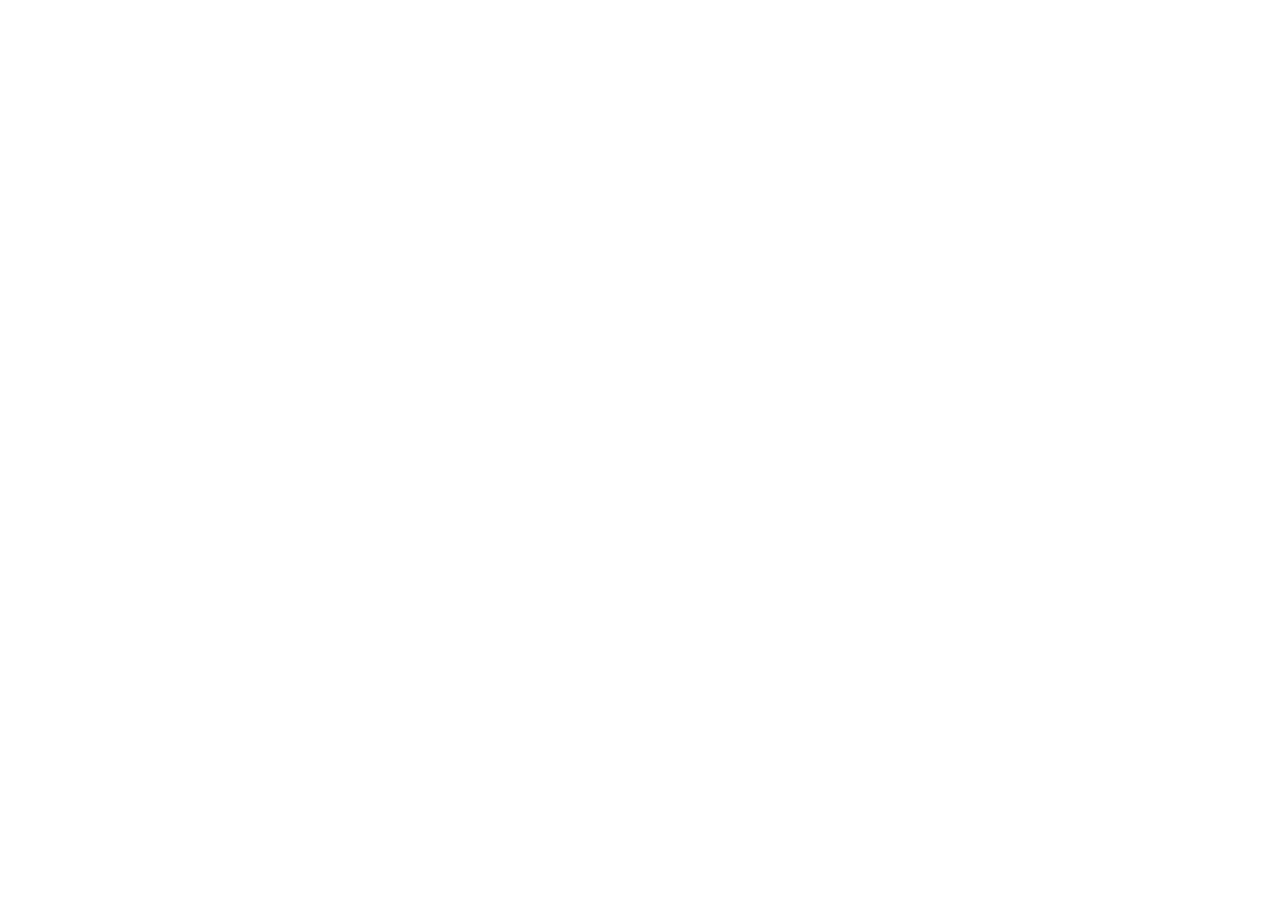
==== index.html @ bd7f41f7 "just made the html file lol" ====
<!DOCTYPE html>
<html lang="en">
<head>
    <meta charset="UTF-8">
    <meta name="viewport" content="width=device-width, initial-scale=1.0">
    <title>Signup Form</title>
</head>
<body>
    
</body>
</html>
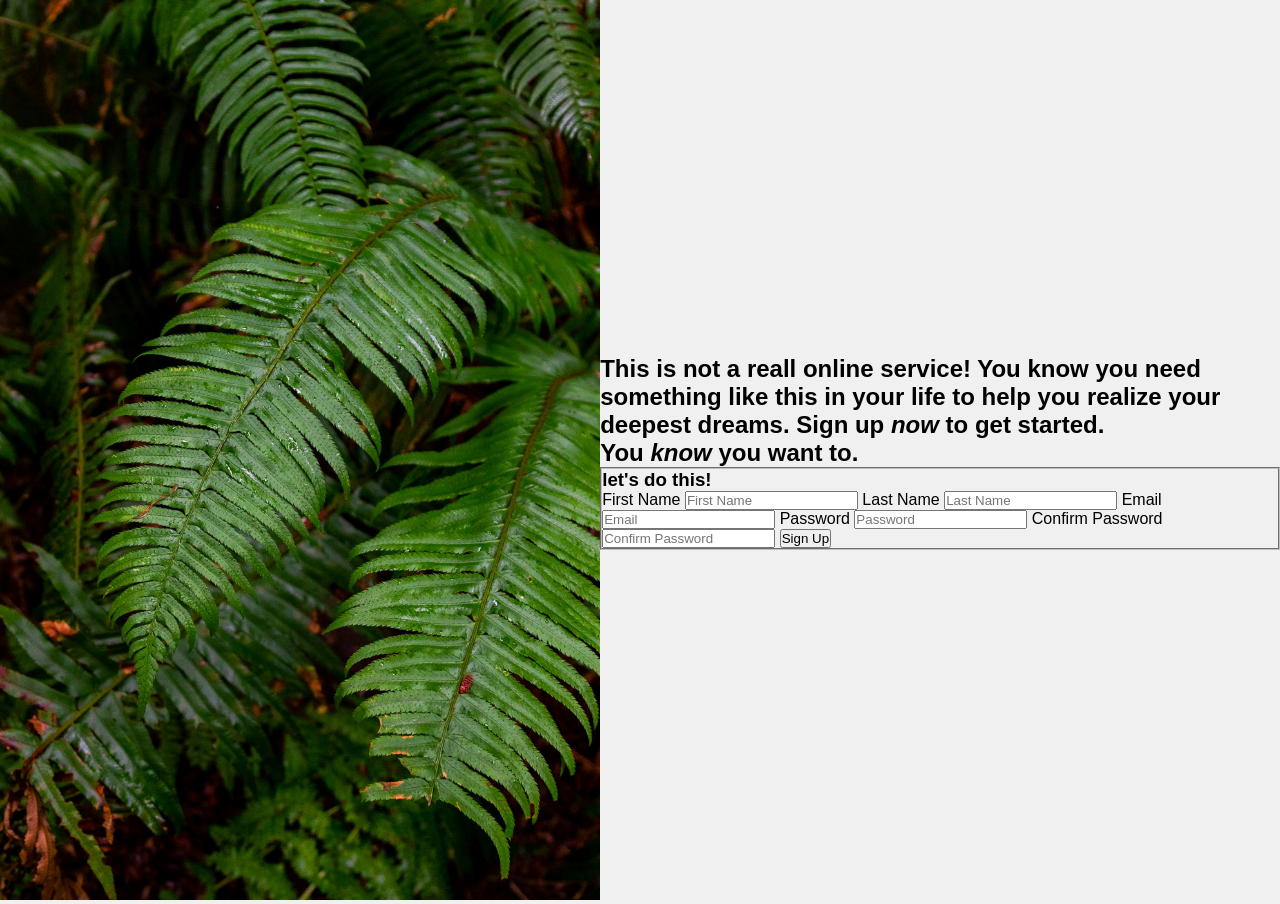
==== commit 295365aa: "basic button layout" ====
--- a/index.html
+++ b/index.html
@@ -4,8 +4,31 @@
     <meta charset="UTF-8">
     <meta name="viewport" content="width=device-width, initial-scale=1.0">
     <title>Signup Form</title>
+    <link rel="stylesheet" href="styles.css">
 </head>
 <body>
-    
+    <div>
+        <img src="background.jpg" alt="background">
+    </div>
+    <div>
+        <h2>This is not a reall online service! You know you need something like this in your life to help you realize your deepest dreams. Sign up <i>now</i> to get started.<br>You <i>know</i> you want to.</h2>
+        <form>
+            <fieldset>
+                <!-- <legend>Let's do this!</legend> -->
+                <h3>let's do this!</h3>
+                <label for="firstname">First Name</label>
+                <input type="text" name="firstname" id="firstname" placeholder="First Name" required>
+                <label for="lastname">Last Name</label>
+                <input type="text" name="lastname" id="lastname" placeholder="Last Name" required>
+                <label for="email">Email</label>
+                <input type="email" name="email" id="email" placeholder="Email" required>
+                <label for="password">Password</label>
+                <input type="password" name="password" id="password" placeholder="Password" required>
+                <label for="confirm-password">Confirm Password</label>
+                <input type="password" name="confirm-password" id="confirm-password" placeholder="Confirm Password" required>
+                <button type="submit">Sign Up</button>
+            </fieldset>
+        </form>
+    </div>
 </body>
 </html>
--- a/styles.css
+++ b/styles.css
@@ -0,0 +1,18 @@
+* {
+    margin: 0;
+    padding: 0;
+    box-sizing: border-box;
+}
+
+body {
+    font-family: Arial, sans-serif;
+    background-color: #f0f0f0;
+    display: flex;
+    align-items: center;
+    justify-content: center;
+    min-height: 100vh;
+}
+
+img {
+    max-height: 100vh;
+}
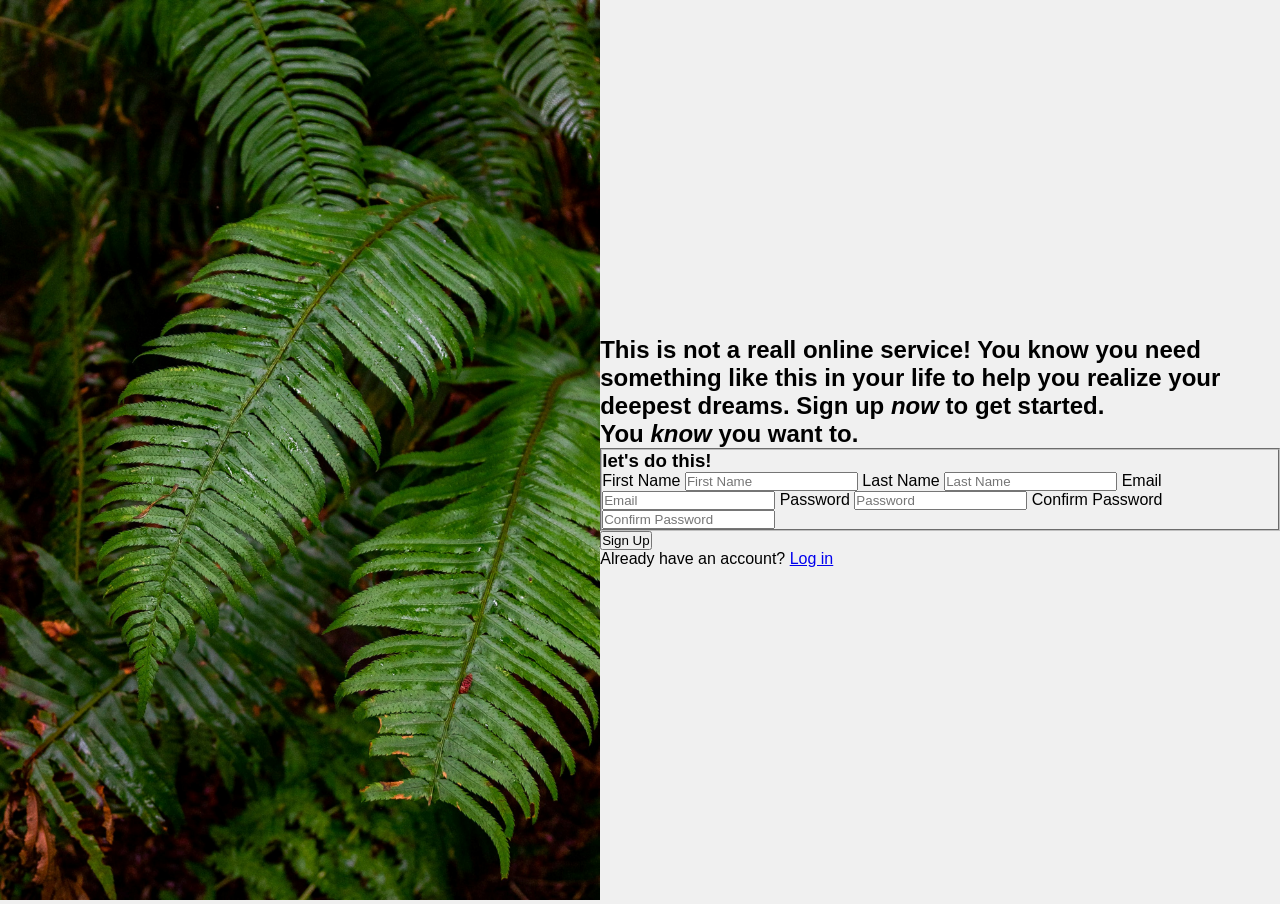
==== commit cd00c2a1: "gurt" ====
--- a/index.html
+++ b/index.html
@@ -26,8 +26,10 @@
                 <input type="password" name="password" id="password" placeholder="Password" required>
                 <label for="confirm-password">Confirm Password</label>
                 <input type="password" name="confirm-password" id="confirm-password" placeholder="Confirm Password" required>
-                <button type="submit">Sign Up</button>
             </fieldset>
+            <button type="submit">Sign Up</button>
+
+            <p>Already have an account? <a href="login.html">Log in</a></p>
         </form>
     </div>
 </body>
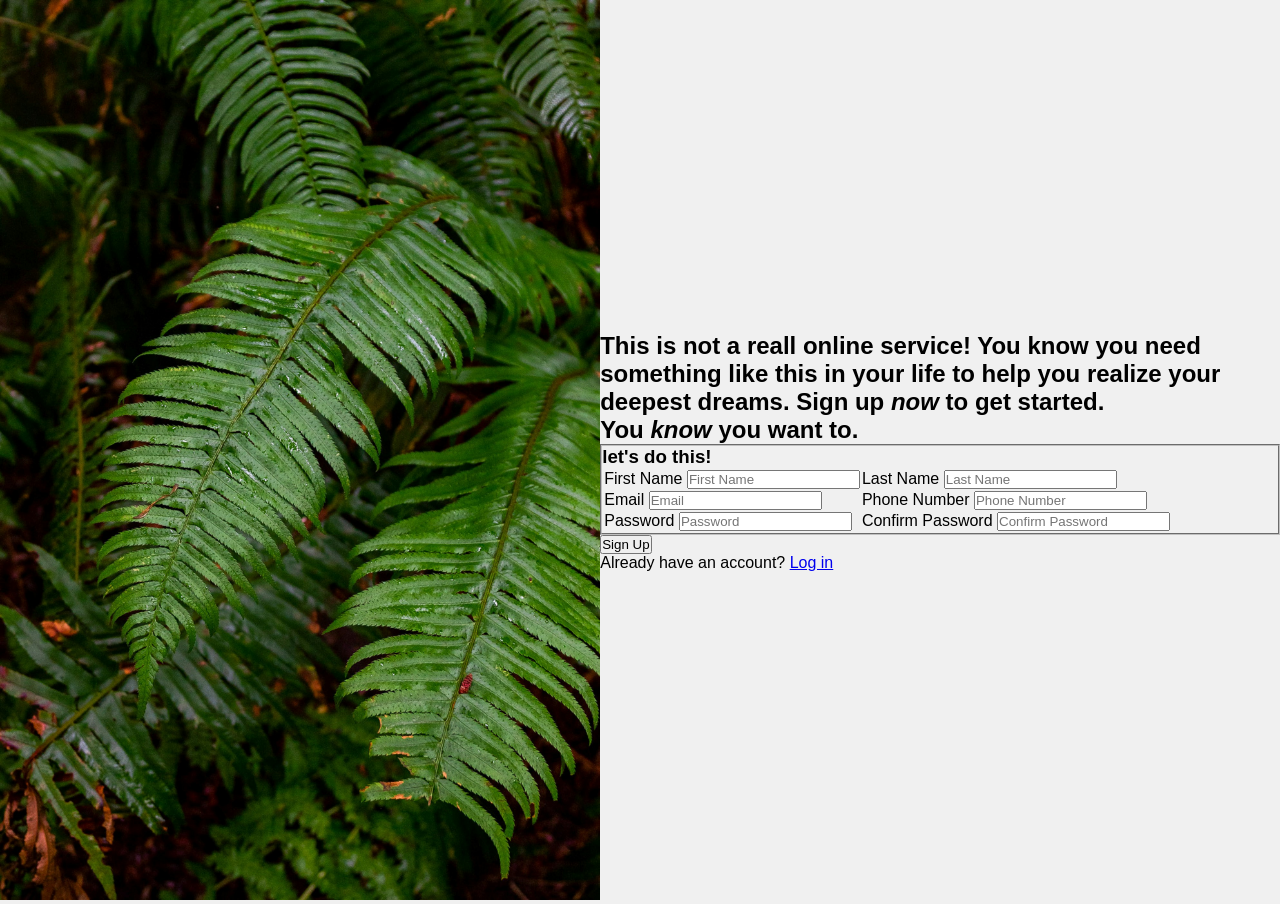
==== commit c2c81556: "reassigned  my input into a table to maintain layout" ====
--- a/index.html
+++ b/index.html
@@ -7,25 +7,47 @@
     <link rel="stylesheet" href="styles.css">
 </head>
 <body>
-    <div>
+    <div class="background">
         <img src="background.jpg" alt="background">
     </div>
-    <div>
+    <div class="content">
         <h2>This is not a reall online service! You know you need something like this in your life to help you realize your deepest dreams. Sign up <i>now</i> to get started.<br>You <i>know</i> you want to.</h2>
         <form>
             <fieldset>
                 <!-- <legend>Let's do this!</legend> -->
                 <h3>let's do this!</h3>
-                <label for="firstname">First Name</label>
-                <input type="text" name="firstname" id="firstname" placeholder="First Name" required>
-                <label for="lastname">Last Name</label>
-                <input type="text" name="lastname" id="lastname" placeholder="Last Name" required>
-                <label for="email">Email</label>
-                <input type="email" name="email" id="email" placeholder="Email" required>
-                <label for="password">Password</label>
-                <input type="password" name="password" id="password" placeholder="Password" required>
-                <label for="confirm-password">Confirm Password</label>
-                <input type="password" name="confirm-password" id="confirm-password" placeholder="Confirm Password" required>
+                <table role="presentation">
+                    <tr>
+                        <td>
+                            <label for="firstname">First Name</label>
+                            <input type="text" name="firstname" id="firstname" placeholder="First Name" required>
+                        </td>
+                        <td>
+                            <label for="lastname">Last Name</label>
+                            <input type="text" name="lastname" id="lastname" placeholder="Last Name" required>
+                        </td>
+                    </tr>
+                    <tr>
+                        <td>
+                            <label for="email">Email</label>
+                            <input type="email" name="email" id="email" placeholder="Email" required>
+                        </td>
+                        <td>
+                            <label for="number">Phone Number</label>
+                            <input type="number" name="number" id="number" placeholder="Phone Number" required>
+                        </td>
+                    </tr>
+                    <tr>
+                        <td>
+                            <label for="password">Password</label>
+                            <input type="password" name="password" id="password" placeholder="Password" required>
+                        </td>
+                        <td>
+                            <label for="confirm-password">Confirm Password</label>
+                            <input type="password" name="confirm-password" id="confirm-password" placeholder="Confirm Password" required>
+                        </td>
+                    </tr>
+                </table>
             </fieldset>
             <button type="submit">Sign Up</button>
 
--- a/styles.css
+++ b/styles.css
@@ -15,4 +15,10 @@
 
 img {
     max-height: 100vh;
+    width: auto;
+}
+
+.content {
+    display: flex;
+    flex-direction: column;
 }
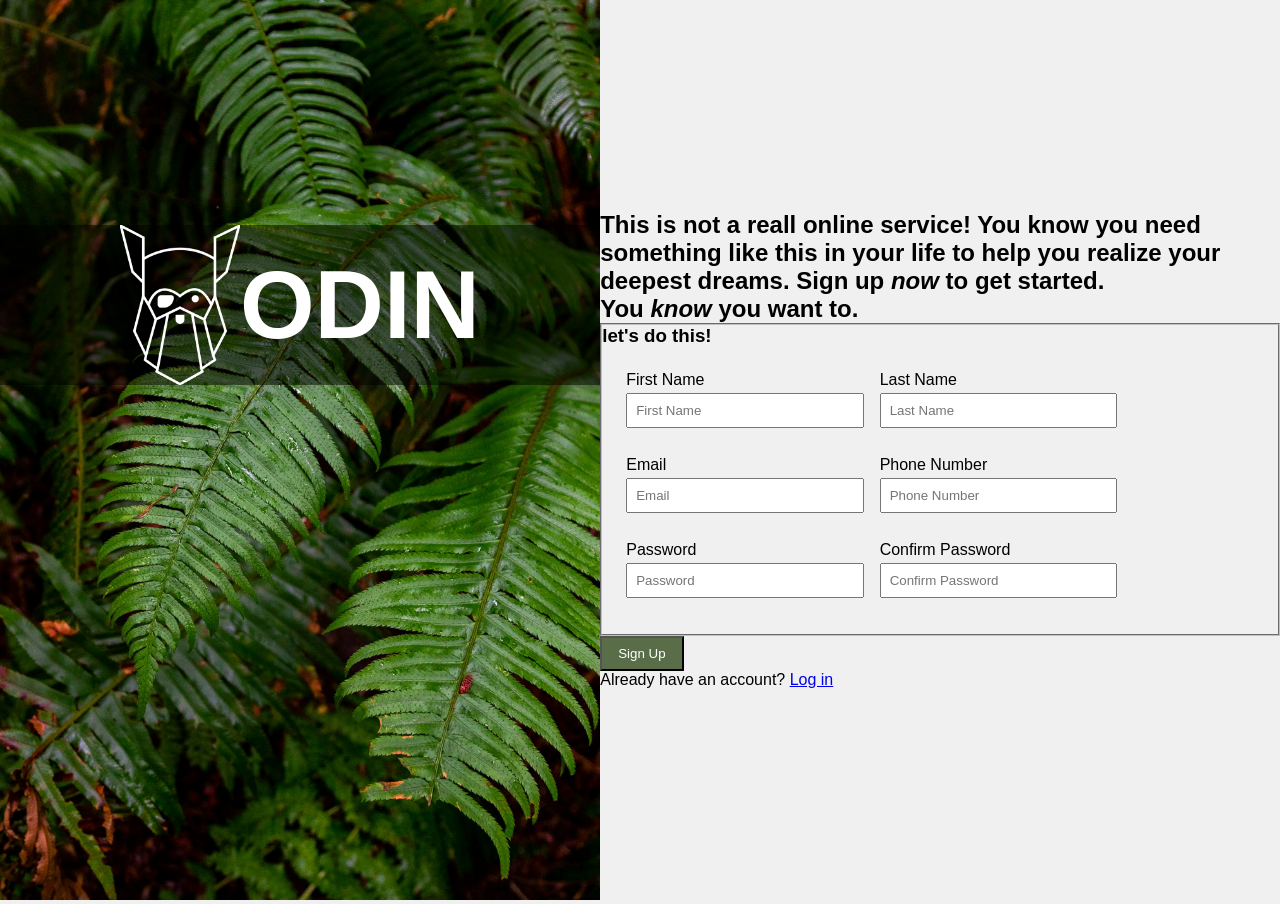
==== commit 912b01c9: "added image overlay" ====
--- a/index.html
+++ b/index.html
@@ -8,7 +8,10 @@
 </head>
 <body>
     <div class="background">
-        <img src="background.jpg" alt="background">
+        <div class="background-overlay">
+            <img src="odin-lined.png" alt="Logo" class="logo"><h1>ODIN</h1>
+        </div>
+        <img src="background.jpg" alt="background" class="background-image">
     </div>
     <div class="content">
         <h2>This is not a reall online service! You know you need something like this in your life to help you realize your deepest dreams. Sign up <i>now</i> to get started.<br>You <i>know</i> you want to.</h2>
--- a/styles.css
+++ b/styles.css
@@ -13,7 +13,33 @@
     min-height: 100vh;
 }
 
-img {
+.background {
+    position: relative;
+    max-height: 100vh;
+}
+
+.background-overlay {
+    width: 100%;
+    background-color: rgba(0, 0, 0, 0.5);
+    position: absolute;
+    top: 25%;
+    display: flex;
+    justify-content: center;
+    align-items: center;
+}
+
+.logo {
+    height: 10rem;
+}
+
+h1 {
+    color: white;
+    text-align: center;
+    font: 6rem Norse, sans-serif;
+    font-weight: bold;
+}
+
+.background-image {
     max-height: 100vh;
     width: auto;
 }
@@ -21,4 +47,31 @@
 .content {
     display: flex;
     flex-direction: column;
+}
+
+table {
+    border-collapse: collapse;
+    /* border: 1px solid #ccc; */
+    /* width: 100%; */
+    width: 75%;
+    margin: 16px;
+}
+td {
+    padding: 8px;
+    vertical-align: top;
+}
+label {
+    display: block;
+    margin-bottom: 4px;
+}
+input {
+    width: 100%;
+    padding: 8px;
+    margin-bottom: 12px;
+}
+
+button {
+    background-color: #596D48;
+    color: white;
+    padding: 8px 16px;
 }
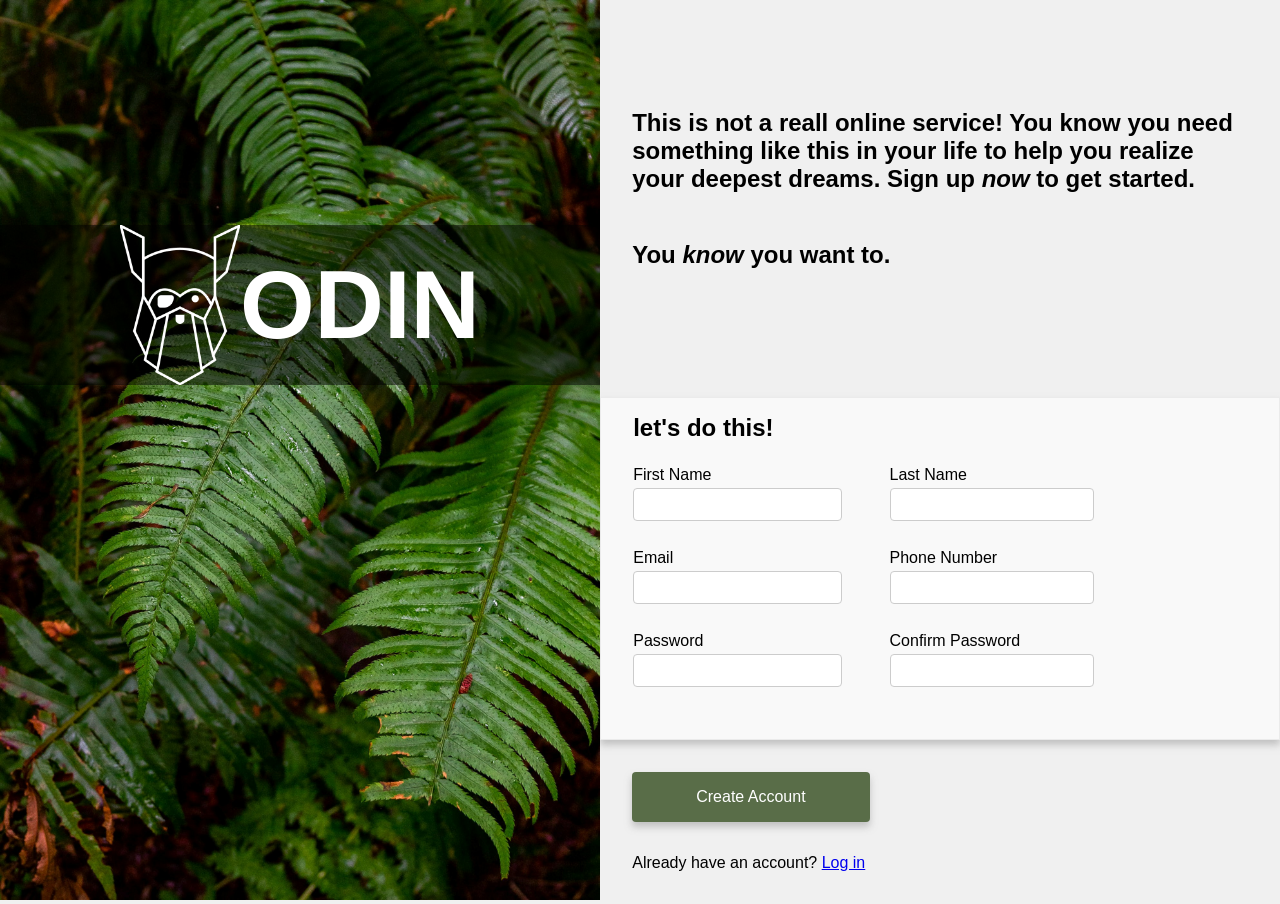
==== commit f4340cfd: "done" ====
--- a/index.html
+++ b/index.html
@@ -14,7 +14,10 @@
         <img src="background.jpg" alt="background" class="background-image">
     </div>
     <div class="content">
-        <h2>This is not a reall online service! You know you need something like this in your life to help you realize your deepest dreams. Sign up <i>now</i> to get started.<br>You <i>know</i> you want to.</h2>
+        <div class="intro">
+            <h2>This is not a reall online service! You know you need something like this in your life to help you realize your deepest dreams. Sign up <i>now</i> to get started.</h2>
+            <h2>You <i>know</i> you want to.</h2>
+        </div>
         <form>
             <fieldset>
                 <!-- <legend>Let's do this!</legend> -->
@@ -23,36 +26,36 @@
                     <tr>
                         <td>
                             <label for="firstname">First Name</label>
-                            <input type="text" name="firstname" id="firstname" placeholder="First Name" required>
+                            <input type="text" name="firstname" id="firstname" required>
                         </td>
                         <td>
                             <label for="lastname">Last Name</label>
-                            <input type="text" name="lastname" id="lastname" placeholder="Last Name" required>
+                            <input type="text" name="lastname" id="lastname" required>
                         </td>
                     </tr>
                     <tr>
                         <td>
                             <label for="email">Email</label>
-                            <input type="email" name="email" id="email" placeholder="Email" required>
+                            <input type="email" name="email" id="email" required>
                         </td>
                         <td>
                             <label for="number">Phone Number</label>
-                            <input type="number" name="number" id="number" placeholder="Phone Number" required>
+                            <input type="number" name="number" id="number" required>
                         </td>
                     </tr>
                     <tr>
                         <td>
                             <label for="password">Password</label>
-                            <input type="password" name="password" id="password" placeholder="Password" required>
+                            <input type="password" name="password" id="password" required>
                         </td>
                         <td>
                             <label for="confirm-password">Confirm Password</label>
-                            <input type="password" name="confirm-password" id="confirm-password" placeholder="Confirm Password" required>
+                            <input type="password" name="confirm-password" id="confirm-password" required>
                         </td>
                     </tr>
                 </table>
             </fieldset>
-            <button type="submit">Sign Up</button>
+            <button type="submit">Create Account</button>
 
             <p>Already have an account? <a href="login.html">Log in</a></p>
         </form>
--- a/styles.css
+++ b/styles.css
@@ -54,12 +54,17 @@
     /* border: 1px solid #ccc; */
     /* width: 100%; */
     width: 75%;
-    margin: 16px;
+    margin: 16px 0;
 }
 td {
-    padding: 8px;
+    padding: 8px 0;
     vertical-align: top;
 }
+
+td:first-child {
+    padding-right: 3rem;
+}
+
 label {
     display: block;
     margin-bottom: 4px;
@@ -68,10 +73,52 @@
     width: 100%;
     padding: 8px;
     margin-bottom: 12px;
+    border: 1px solid #ccc;
+    border-radius: 4px;
 }
 
 button {
     background-color: #596D48;
     color: white;
-    padding: 8px 16px;
-}+    padding: 16px 64px;
+    margin: 32px;
+    border-radius: 4px;
+    border: none;
+    cursor: pointer;
+
+    font-size: 1rem;
+    box-shadow: 0 5px 7px #93939380;
+}
+
+.intro {
+    margin-bottom: 3rem;
+    padding: 2rem;
+}
+
+h2 {
+    margin: 3rem 0;
+}
+
+h3 {
+    /* padding: 1rem 2rem; */
+    font-size: x-large;
+}
+
+p {
+    margin-left: 32px;
+}
+
+fieldset {
+    border: 1px solid #ebebeb;
+    background-color: #f9f9f9;
+    padding: 1rem 2rem;
+    box-shadow: 0 5px 7px #93939380;
+}
+
+input:focus {
+    outline: 1px solid lightblue;
+}
+
+#password:user-invalid, #confirm-password:user-invalid {
+    outline: 1px solid red;
+}
